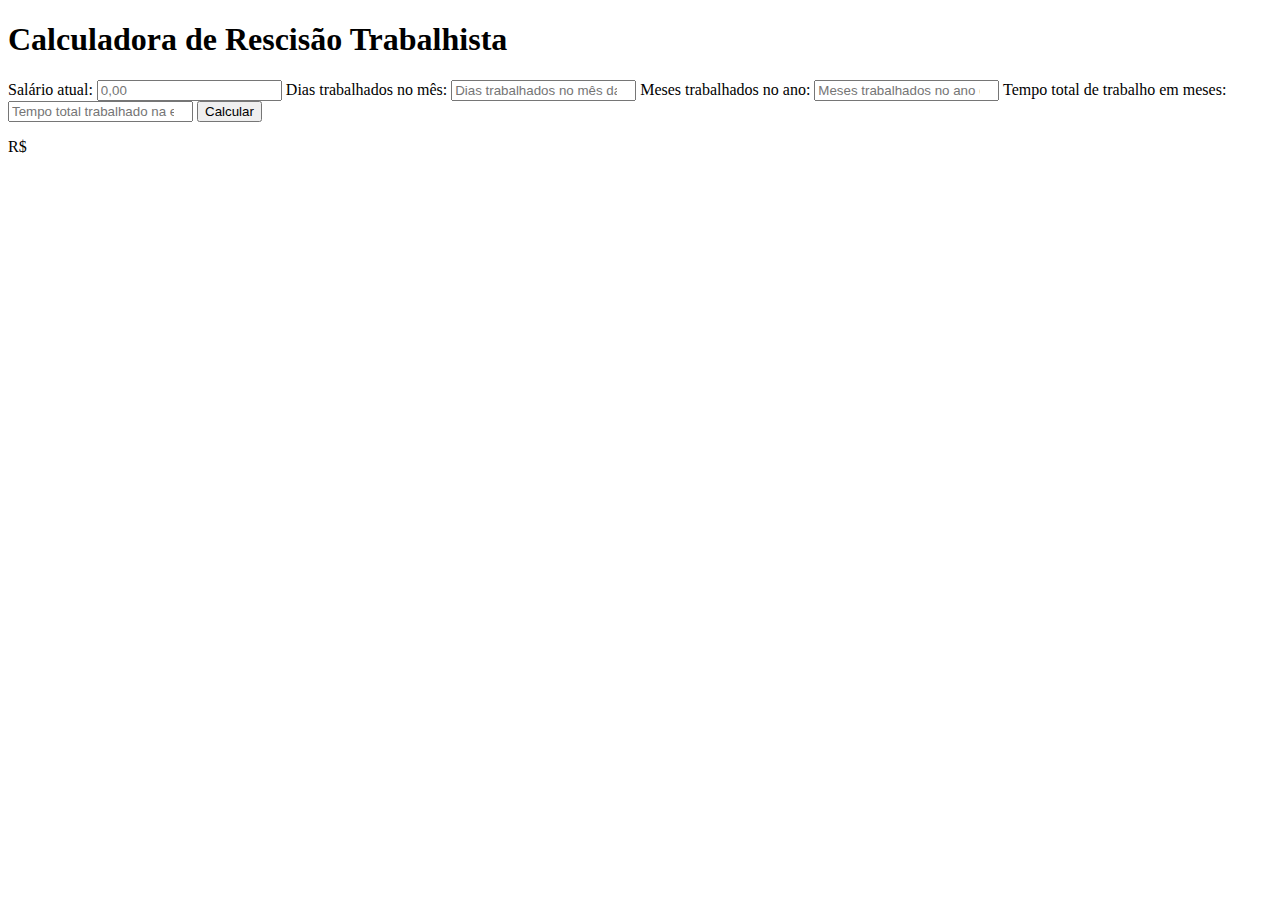
==== novo_projeto/index.html @ 27a52378 "att" ====
<!DOCTYPE html>
<html lang="pt-br">

<head>
  <meta charset="utf-8">
  <meta http-equiv="X-UA-Compatible" content="IE=edge">
  <meta name="viewport" content="width=device-width, initial-scale=1.0">
  <link rel="stylesheet" href="style.css">
  <title>Calculadora de Rescisão Trabalhista</title>
</head>
<body>
  <header>
    <main>
      <form id="form">
        <h1>Calculadora de Rescisão Trabalhista</h1>
  
        <label for="salario">Salário atual:</label>
        <input type="number" placeholder="0,00" id="salario" required>
  
        <label for="dias-trabalhados">Dias trabalhados no mês:</label>
        <input type="number" id="dias-trabalhados" placeholder="Dias trabalhados no mês da recisão" required>
  
        <label for="meses-trabalhados-ano">Meses trabalhados no ano:</label>
        <input type="number" id="meses-trabalhados-ano" placeholder="Meses trabalhados no ano da recisão" required>
  
        <label for="total-de-meses-trabalhados">Tempo total de trabalho em meses:</label>
        <input type="number" id="total-de-meses-trabalhados" placeholder="Tempo total trabalhado na empresa em meses" required>
  
        <button type="button" id="botao" onclick="manipulaDOM()">Calcular</button>

        <p class="display">R$ <span id="resultado"></span></p>
      </form>
    </main>
  </header>
  <script src="./script.js"></script>
</body>

</html>
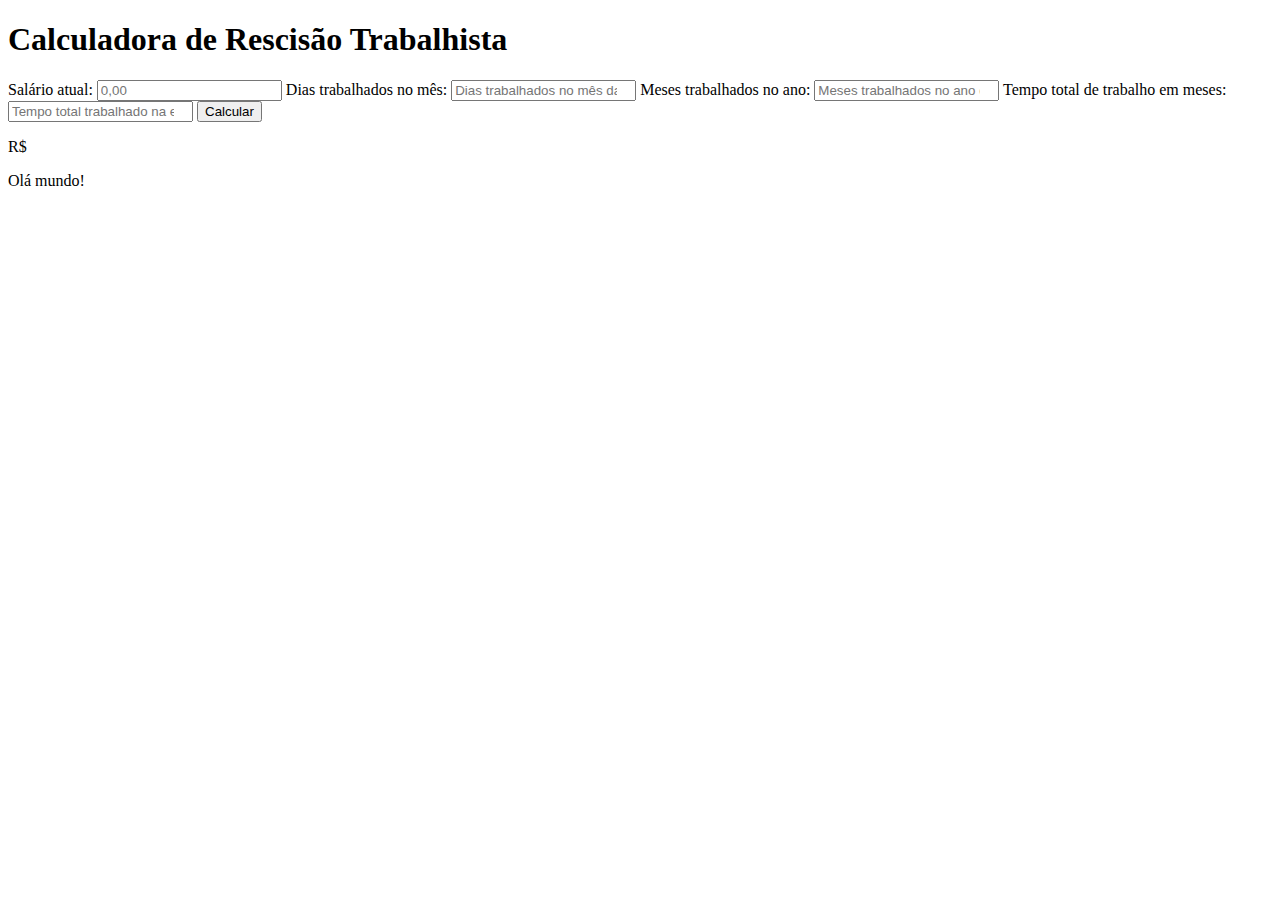
==== commit f2162c80: "att" ====
--- a/novo_projeto/index.html
+++ b/novo_projeto/index.html
@@ -29,6 +29,8 @@
         <button type="button" id="botao" onclick="manipulaDOM()">Calcular</button>
 
         <p class="display">R$ <span id="resultado"></span></p>
+
+        <p>Olá mundo!</p>
       </form>
     </main>
   </header>
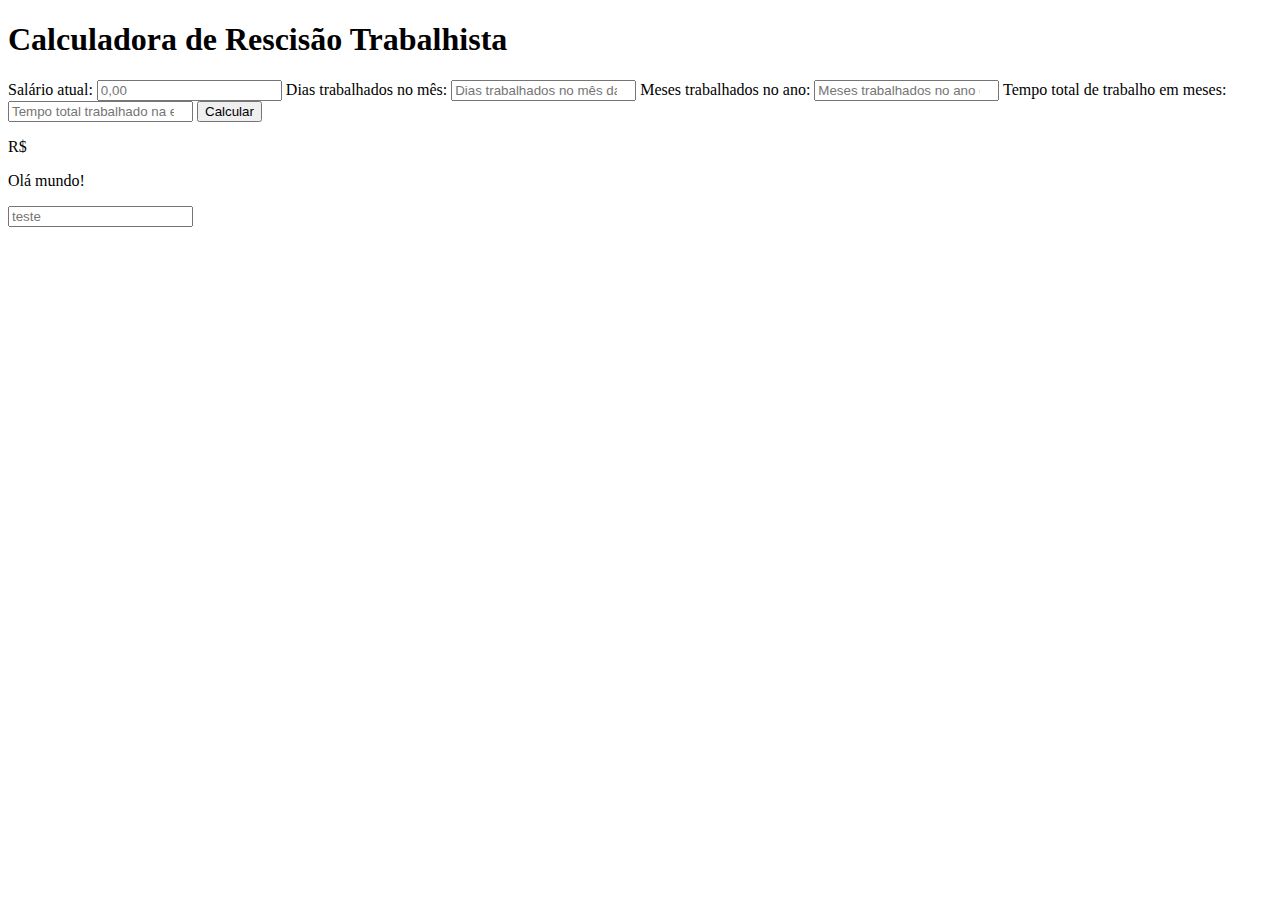
==== commit f3827ca0: "dzdsd" ====
--- a/novo_projeto/index.html
+++ b/novo_projeto/index.html
@@ -31,6 +31,7 @@
         <p class="display">R$ <span id="resultado"></span></p>
 
         <p>Olá mundo!</p>
+        <input type="text" name="teste" id="teste" placeholder="teste">
       </form>
     </main>
   </header>
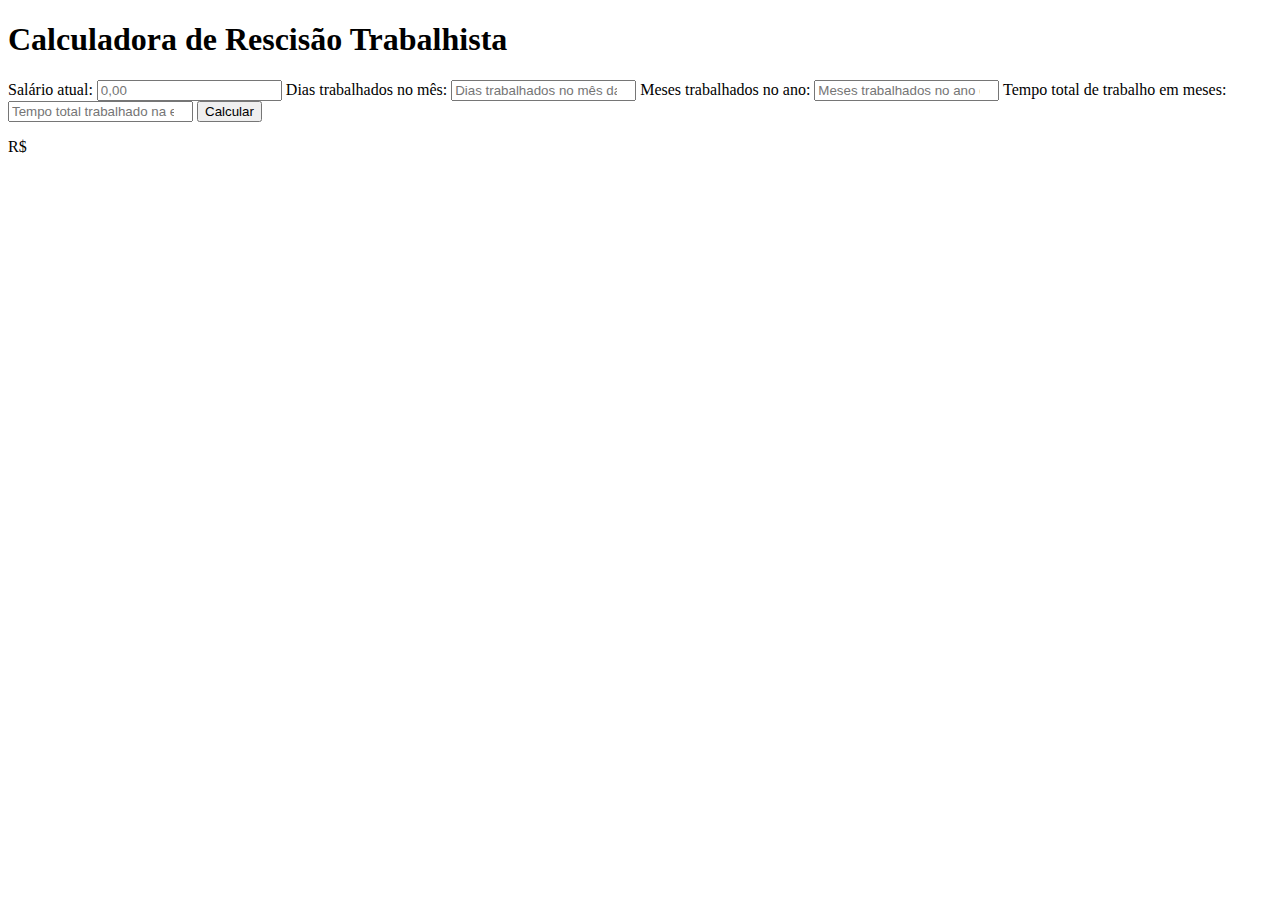
==== commit 9c3f7d42: "hjsahd" ====
--- a/novo_projeto/index.html
+++ b/novo_projeto/index.html
@@ -29,9 +29,6 @@
         <button type="button" id="botao" onclick="manipulaDOM()">Calcular</button>
 
         <p class="display">R$ <span id="resultado"></span></p>
-
-        <p>Olá mundo!</p>
-        <input type="text" name="teste" id="teste" placeholder="teste">
       </form>
     </main>
   </header>
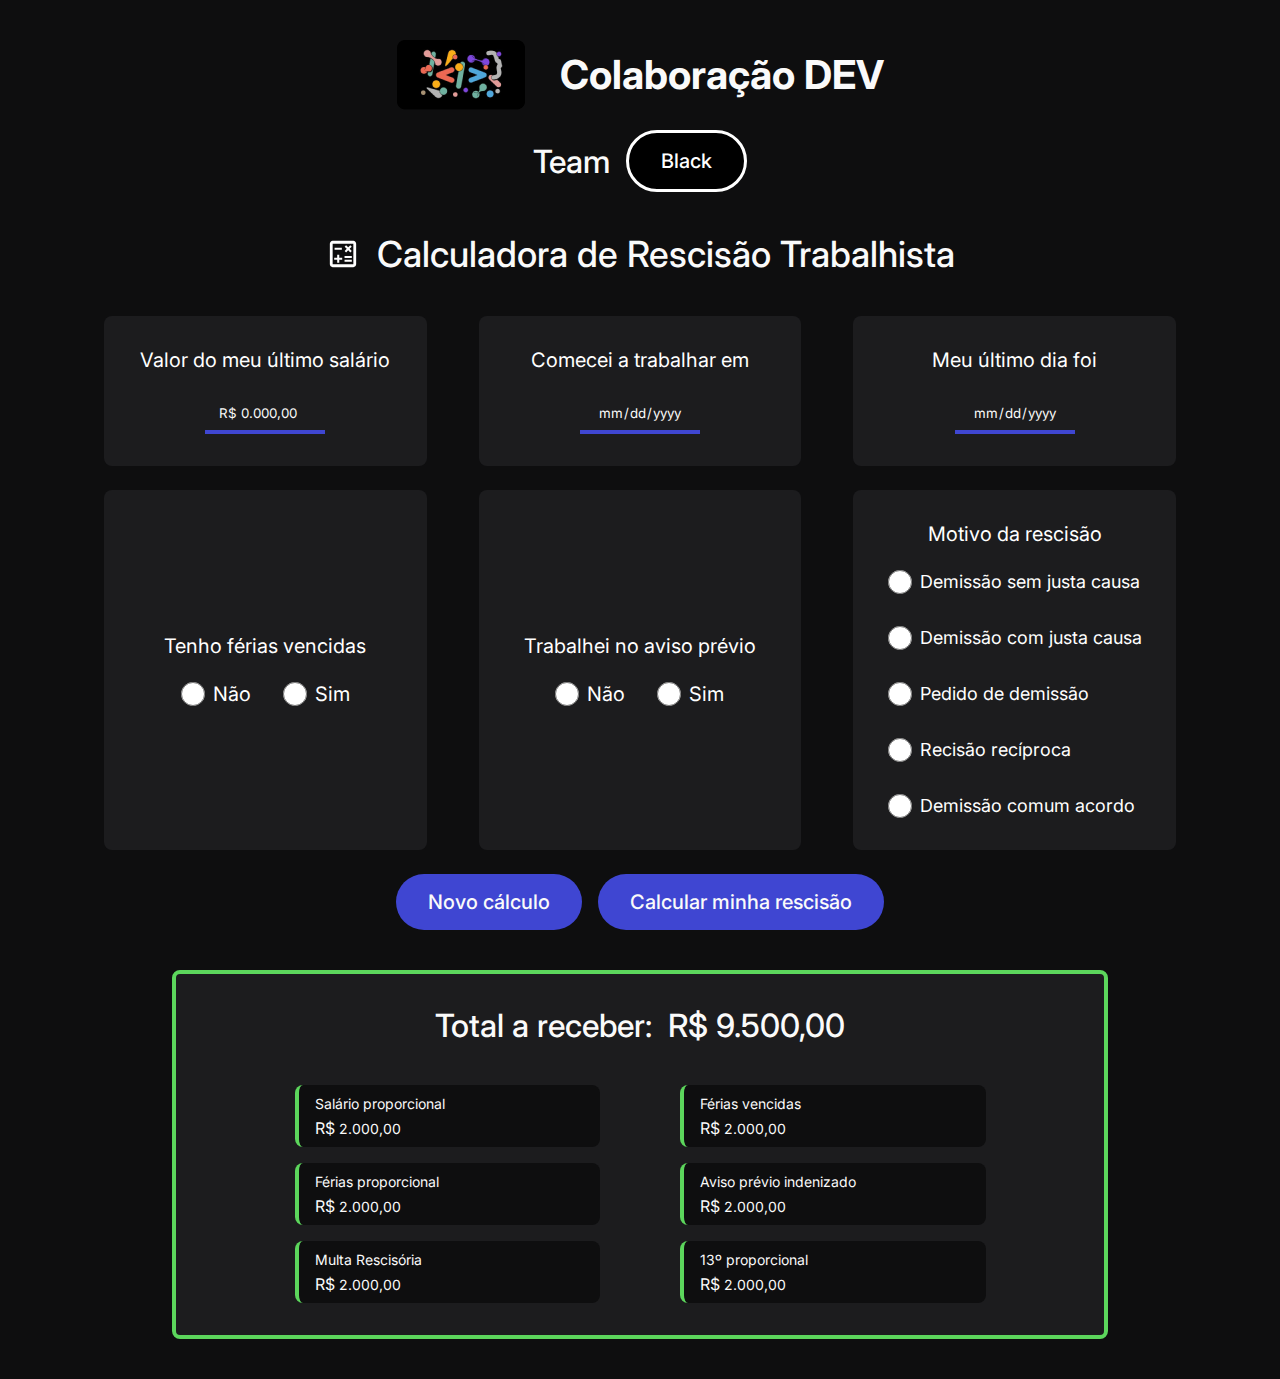
==== commit 1901072f: "att" ====
--- a/novo_projeto/index.html
+++ b/novo_projeto/index.html
@@ -8,30 +8,137 @@
   <link rel="stylesheet" href="style.css">
   <title>Calculadora de Rescisão Trabalhista</title>
 </head>
+
 <body>
   <header>
-    <main>
-      <form id="form">
+    <div class="head-logo">
+      <img src="./assets/img/logo-colaboracao-dev.png" alt="logo colaboracao dev">
+      <p>Colaboração DEV</p>
+    </div>
+    <div class="team">
+      <p>Team</p>
+      <span>Black</span>
+    </div>
+  </header>
+
+  <main>
+    <form id="form">
+      <div class="title">
+        <img src="./assets/img/icon-calculate.svg" alt="icone calculadora">
         <h1>Calculadora de Rescisão Trabalhista</h1>
-  
-        <label for="salario">Salário atual:</label>
-        <input type="number" placeholder="0,00" id="salario" required>
-  
-        <label for="dias-trabalhados">Dias trabalhados no mês:</label>
-        <input type="number" id="dias-trabalhados" placeholder="Dias trabalhados no mês da recisão" required>
-  
-        <label for="meses-trabalhados-ano">Meses trabalhados no ano:</label>
-        <input type="number" id="meses-trabalhados-ano" placeholder="Meses trabalhados no ano da recisão" required>
-  
-        <label for="total-de-meses-trabalhados">Tempo total de trabalho em meses:</label>
-        <input type="number" id="total-de-meses-trabalhados" placeholder="Tempo total trabalhado na empresa em meses" required>
-  
-        <button type="button" id="botao" onclick="manipulaDOM()">Calcular</button>
+      </div>
 
-        <p class="display">R$ <span id="resultado"></span></p>
-      </form>
-    </main>
-  </header>
+      <div class="cards">
+        <div class="card-input">
+          <label for="salario">Valor do meu último salário</label>
+          <input type="number" pattern="/d+" placeholder="R$ 0.000,00" min="0" id="salario" required>
+        </div>
+
+        <div class="card-input">
+          <label for="dias-trabalhados">Comecei a trabalhar em</label>
+          <input type="date" name="" id="start_date">
+        </div>
+
+        <div class="card-input">
+          <label for="dias-trabalhadoss">Meu último dia foi</label>
+          <input type="date" name="" id="end_date">
+        </div>
+
+        <div class="card-input">
+          <label>Tenho férias vencidas</label>
+          <div class="radio-buttons">
+            <div class="radio-option">
+              <input type="radio" name="ferias-vencidas" id="nao-ferias-vencias">
+              <label for="nao-ferias-vencias">Não</label>
+            </div>
+            <div class="radio-option">
+              <input type="radio" name="ferias-vencidas" id="sim-ferias-vencias">
+              <label for="sim-ferias-vencias">Sim</label>
+            </div>
+          </div>
+        </div>
+
+        <div class="card-input">
+          <label for="meses-trabalhados-ano">Trabalhei no aviso prévio</label>
+          <div class="radio-buttons">
+            <div class="radio-option">
+              <input type="radio" name="aviso-previo" id="nao-aviso-previo">
+              <label for="nao-aviso-previo">Não</label>
+            </div>
+            <div class="radio-option">
+              <input type="radio" name="aviso-previo" id="sim-aviso-previo">
+              <label for="sim-aviso-previo">Sim</label>
+            </div>
+          </div>
+        </div>
+
+        <div class="card-input">
+          <p>Motivo da rescisão</p>
+          <div class="radio-buttons rescisao">
+            <div class="radio-option">
+              <input type="radio" name="motivo-rescisao" id="sem-justa-causa">
+              <label for="sem-justa-causa">Demissão sem justa causa</label>
+            </div>
+            <div class="radio-option">
+              <input type="radio" name="motivo-rescisao" id="com-justa-causa">
+              <label for="com-justa-causa">Demissão com justa causa</label>
+            </div>
+            <div class="radio-option">
+              <input type="radio" name="motivo-rescisao" id="pedido-de-demissao">
+              <label for="pedido-de-demissao">Pedido de demissão</label>
+            </div>
+            <div class="radio-option">
+              <input type="radio" name="motivo-rescisao" id="reciproca">
+              <label for="reciproca">Recisão recíproca</label>
+            </div>
+            <div class="radio-option">
+              <input type="radio" name="motivo-rescisao" id="acordo">
+              <label for="acordo">Demissão comum acordo</label>
+            </div>
+          </div>
+        </div>
+      </div>
+
+      <div class="buttons">
+        <button type="reset" class="btn">Novo cálculo</button>
+        <button type="button" class="btn" onclick="main()">Calcular minha rescisão</button>
+      </div>
+    </form>
+
+    <div class="results">
+      <div class="total">
+        <p>Total a receber: </p>
+        <p>R$ <span id="total">9.500,00</span></p>
+      </div>
+      <ul class="cards-result">
+        <li class="card-result">
+          <span>Salário proporcional </span>
+          <p>R$ <span id="salarioProporcionalCalculado">2.000,00</span></p>
+        </li>
+        <li class="card-result">
+          <span>Férias vencidas </span>
+          <p>R$ <span id="feriasVencidasCalculada">2.000,00</span></p>
+        </li>
+        <li class="card-result">
+          <span>Férias proporcional</span>
+          <p>R$ <span id="feriasProporcionalCalculada">2.000,00</span></p>
+        </li>
+        <li class="card-result">
+          <span>Aviso prévio indenizado </span>
+          <p>R$ <span id="avisoPrevioCalculado">2.000,00</span></p>
+        </li>
+        <li class="card-result">
+          <span>Multa Rescisória </span>
+          <p>R$ <span id="multaRescisoriaCalculada">2.000,00</span></p>
+        </li>
+        <li class="card-result">
+          <span>13º proporcional </span>
+          <p>R$ <span id="decimoTerceiroCalculado">2.000,00</span></p>
+        </li>
+      </ul>
+    </div>
+  </main>
+
   <script src="./script.js"></script>
 </body>
 
--- a/novo_projeto/style.css
+++ b/novo_projeto/style.css
@@ -0,0 +1,278 @@
+@import url("https://fonts.googleapis.com/css2?family=Inter:wght@400;500;600;700&display=swap");
+
+:root {
+  --bg-grey-900: #0e0e0f;
+  --bg-grey-500: #1c1c1e;
+  --bg-team-black: #020222;
+  --bg-contrast-light: #fafafa;
+  --bg-blue-500: #3f46d2;
+  --bg-feedback-sucess: #5cd65c;
+  --bg-feedback-error: #f07575;
+}
+
+* {
+  margin: 0;
+  padding: 0;
+  box-sizing: border-box;
+  font-family: "Inter", sans-serif;
+  text-decoration: none;
+  list-style: none;
+}
+
+body {
+  background-color: var(--bg-grey-900);
+  min-height: 100vh;
+}
+header {
+  padding-block: 40px;
+  display: flex;
+  gap: 20px;
+  align-items: center;
+  flex-direction: column;
+}
+header .head-logo {
+  display: flex;
+  align-items: center;
+  font-weight: 700;
+  font-size: 40px;
+  line-height: 48px;
+  color: var(--bg-contrast-light);
+  gap: 35px;
+}
+header .team {
+  display: flex;
+  gap: 16px;
+  align-items: center;
+  font-weight: 500;
+  font-size: 32px;
+  line-height: 39px;
+  color: var(--bg-contrast-light);
+}
+header .team span {
+  padding: 16px 32px;
+  text-align: center;
+  background: #000;
+  border-radius: 50px;
+  font-weight: 500;
+  font-size: 20px;
+  line-height: 24px;
+  color: #fff;
+  border: 3px solid #fff;
+}
+
+main {
+  padding-inline: 26px;
+}
+
+#form {
+  display: flex;
+  flex-direction: column;
+  max-width: 1072px;
+  margin: auto;
+  color: white;
+  border-radius: 10px;
+  margin-bottom: 40px;
+}
+#form .title {
+  display: flex;
+  gap: 16px;
+  align-items: center;
+  justify-content: center;
+  margin-bottom: 40px;
+}
+#form .title h1 {
+  font-weight: 500;
+  font-size: 36px;
+  line-height: 44px;
+  color: var(--bg-contrast-light);
+}
+
+.cards {
+  display: grid;
+  grid-template-columns: repeat(auto-fit, minmax(320px, 1fr));
+  gap: 24px 52px;
+}
+.card-input {
+  display: flex;
+  flex-direction: column;
+  align-items: center;
+  justify-content: center;
+  gap: 24px;
+  background: #1c1c1e;
+  border-radius: 8px;
+  padding: 32px 32px;
+}
+.card-input label {
+  font-weight: 400;
+  font-size: 20px;
+  line-height: 24px;
+  color: #fff;
+}
+.card-input input {
+  border: none;
+  position: relative;
+  color: var(--bg-contrast-light);
+  background-color: transparent;
+  width: 120px;
+  height: 38px;
+  text-align: center;
+  border-bottom: 4px solid #3f46d2;
+}
+.card-input input::placeholder {
+  color: var(--bg-contrast-light);
+}
+
+.card-input input:focus-visible {
+  outline: none;
+}
+
+.card-input input[type="date"]::-webkit-calendar-picker-indicator {
+  opacity: 0;
+  position: absolute;
+  width: 100%;
+}
+
+.card-input input[type="date"]::-webkit-datetime-edit {
+  color: var(--bg-contrast-light);
+}
+
+.card-input input[type="radio"] {
+  width: 24px;
+  height: 24px;
+  background-color: #020222;
+}
+.card-input input[type="radio"]:checked {
+  background-color: #020222;
+}
+.card-input .radio-buttons {
+  display: flex;
+  gap: 32px;
+}
+.card-input .radio-buttons.rescisao {
+  flex-direction: column;
+}
+.card-input .radio-buttons.rescisao .radio-option label {
+  font-weight: 400;
+  font-size: 18px;
+  line-height: 22px;
+}
+
+.card-input .radio-buttons .radio-option {
+  display: flex;
+  align-items: center;
+  gap: 8px;
+}
+.card-input p {
+  font-weight: 400;
+  font-size: 20px;
+  line-height: 24px;
+}
+
+.buttons {
+  display: flex;
+  justify-content: center;
+  margin-top: 24px;
+  gap: 16px;
+}
+.btn {
+  padding: 16px 32px;
+  background: var(--bg-blue-500);
+  border-radius: 55px;
+  font-weight: 500;
+  font-size: 20px;
+  line-height: 24px;
+  border: none;
+  color: var(--bg-contrast-light);
+  transition: all 0.4s;
+  cursor: pointer;
+}
+
+.btn:hover {
+  background-color: #456ef3;
+}
+
+.results {
+  background-color: var(--bg-grey-500);
+  margin: 0 auto;
+  border-radius: 8px;
+  color: black;
+  max-width: 936px;
+  width: 100%;
+  font-size: 1rem;
+  font-weight: bold;
+  padding-block: 32px;
+  margin-bottom: 40px;
+  border: 4px solid var(--bg-feedback-sucess);
+}
+.results .total {
+  display: flex;
+  justify-content: center;
+  gap: 16px;
+  font-weight: 500;
+  font-size: 32px;
+  margin-bottom: 40px;
+  line-height: 39px;
+  color: #fafafa;
+}
+.results .cards-result {
+  display: grid;
+  grid-template-columns: repeat(auto-fit, minmax(205px, 1fr));
+  gap: 16px 80px;
+  max-width: 775px;
+  width: 100%;
+  margin: 0 auto;
+  padding-inline: 42px;
+}
+.results .cards-result .card-result {
+  padding: 10px 16px;
+  background: var(--bg-grey-900);
+  display: flex;
+  flex-direction: column;
+  gap: 8px;
+  border-left: 4px solid var(--bg-feedback-sucess);
+  border-radius: 8px;
+  font-weight: 400;
+  color: var(--bg-contrast-light);
+  line-height: 17px;
+}
+
+.results .cards-result .card-result span {
+  font-size: 14px;
+}
+.results .cards-result .card-result p {
+  font-size: 16px;
+}
+
+@media (max-width: 800px) {
+  header .head-logo {
+    flex-direction: column;
+    font-weight: 500;
+    font-size: 32px;
+    line-height: 39px;
+    gap: 20px;
+  }
+  #form .title h1 {
+    font-size: 20px;
+    line-height: 24px;
+    text-align: center;
+  }
+}
+@media (max-width: 460px) {
+  #form .title h1 {
+    max-width: 205px;
+  }
+}
+@media (max-width: 620px) {
+  .buttons {
+    margin-top: 40px;
+    gap: 20px;
+    flex-direction: column;
+    margin-inline: auto;
+    max-width: 300px;
+  }
+  .results .total {
+    font-size: 20px;
+    line-height: 24px;
+    flex-wrap: wrap;
+  }
+}
